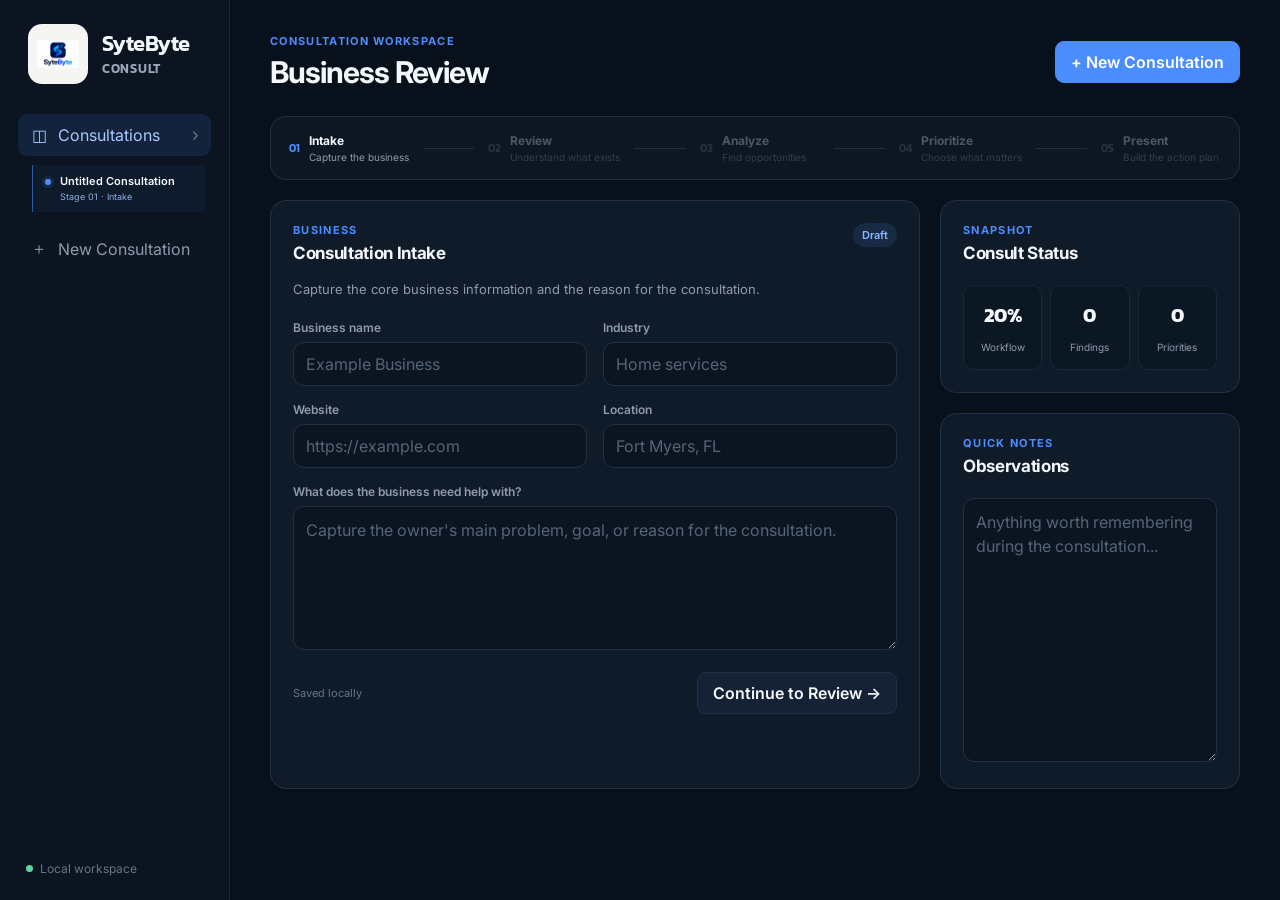
==== consult/index.html @ 3230e0cd "Build SyteByte Consult MVP workflow" ====
<!DOCTYPE html>
<html lang="en">
<head>
  <meta charset="UTF-8" />
  <meta name="viewport" content="width=device-width, initial-scale=1.0" />
  <title>SyteByte - Consult</title>
  <link rel="preconnect" href="https://fonts.googleapis.com">
  <link rel="preconnect" href="https://fonts.gstatic.com" crossorigin>
  <link href="https://fonts.googleapis.com/css2?family=Inter:wght@400;500;600;700&family=Kanit:wght@500;600;700&display=swap" rel="stylesheet">
  <link rel="stylesheet" href="css/styles.css" />
  <link rel="stylesheet" href="css/report-print.css" media="print" />
</head>
<body>

  <div class="app-shell">

    <aside class="sidebar">
      <div class="brand">
        <img class="brand-logo" src="assets/sytebyte-logo-wbg.png" alt="SyteByte" />

        <div class="brand-copy">
          <div class="brand-name">SyteByte</div>
          <div class="brand-product">Consult</div>
        </div>
      </div>

      <nav class="sidebar-nav">
        <button class="nav-item active nav-item-with-chevron" id="consultationsNavButton">
          <span class="nav-item-main">
            <span class="nav-icon">◫</span>
            Consultations
          </span>

          <span class="nav-chevron" aria-hidden="true">›</span>
        </button>

        <div id="consultationList" class="consultation-list"></div>

        <button class="nav-item" id="sidebarNewConsultationButton">
          <span class="nav-icon">＋</span>
          New Consultation
        </button>
      </nav>

      <div class="sidebar-footer">
        <span class="status-dot"></span>
        Local workspace
      </div>
    </aside>

    <main class="main-content">

      <header class="topbar">
        <div class="topbar-left">
          <div>
            <p class="eyebrow">CONSULTATION WORKSPACE</p>
            <h1>Business Review</h1>
          </div>

          <button
            class="mobile-consultations-button"
            id="mobileConsultationsButton"
            type="button"
            aria-label="Open consultations"
            aria-expanded="false"
          >
            <span class="mobile-menu-icon">☰</span>
            <span>Consultations</span>
          </button>
        </div>

        <button class="primary-button" id="newConsultationButton">
          + New Consultation
        </button>
      </header>

      <section class="workflow-card">
        <div class="workflow-step active">
          <span class="step-number">01</span>
          <div>
            <strong>Intake</strong>
            <span>Capture the business</span>
          </div>
        </div>

        <div class="workflow-line"></div>

        <div class="workflow-step">
          <span class="step-number">02</span>
          <div>
            <strong>Review</strong>
            <span>Understand what exists</span>
          </div>
        </div>

        <div class="workflow-line"></div>

        <div class="workflow-step">
          <span class="step-number">03</span>
          <div>
            <strong>Analyze</strong>
            <span>Find opportunities</span>
          </div>
        </div>

        <div class="workflow-line"></div>

        <div class="workflow-step">
          <span class="step-number">04</span>
          <div>
            <strong>Prioritize</strong>
            <span>Choose what matters</span>
          </div>
        </div>

        <div class="workflow-line"></div>

        <div class="workflow-step">
          <span class="step-number">05</span>
          <div>
            <strong>Present</strong>
            <span>Build the action plan</span>
          </div>
        </div>
      </section>

      <section class="workspace-grid">

        <div class="panel business-panel">
          <div id="stageContent"></div>
        </div>

        <div class="side-stack" id="consultSideStack">

          <div class="panel snapshot-panel">
            <div class="panel-header">
              <div>
                <p class="panel-label">SNAPSHOT</p>
                <h2>Consult Status</h2>
              </div>
            </div>

            <div class="metric-grid">
              <div class="metric">
                <strong id="completionMetric">20%</strong>
                <span>Workflow</span>
              </div>

              <div class="metric">
                <strong id="findingsMetric">0</strong>
                <span>Findings</span>
              </div>

              <div class="metric">
                <strong id="prioritiesMetric">0</strong>
                <span>Priorities</span>
              </div>
            </div>
          </div>

          <div class="panel notes-panel">
            <div class="panel-header">
              <div>
                <p class="panel-label">QUICK NOTES</p>
                <h2>Observations</h2>
              </div>
            </div>

            <textarea
              id="consultNotes"
              rows="10"
              placeholder="Anything worth remembering during the consultation..."
            ></textarea>
          </div>

        </div>

      </section>

    </main>
  </div>

  <button
    class="sidebar-overlay"
    id="sidebarOverlay"
    type="button"
    aria-label="Close consultations menu"
    hidden
  ></button>

  <input
    id="consultImportInput"
    type="file"
    accept="application/json,.json"
    hidden
  />

  <script src="js/app.js"></script>
</body>
</html>
---- consult/css/styles.css ----
:root {
  --bg: #08101b;
  --sidebar: #0b1420;
  --panel: #101b29;
  --panel-soft: #0d1724;
  --border: #203044;
  --border-soft: #182738;

  --text: #f4f7fb;
  --muted: #8f9bac;
  --subtle: #667487;

  --blue: #4b8dff;
  --blue-soft: rgba(75, 141, 255, 0.12);
  --green: #61d6a1;

  --radius-lg: 16px;
  --radius-md: 11px;
}

* {
  box-sizing: border-box;
}

body {
  margin: 0;
  min-height: 100vh;
  background: var(--bg);
  color: var(--text);
  font-family: "Inter", sans-serif;
}

button,
input,
textarea {
  font: inherit;
}

button {
  cursor: pointer;
}

.app-shell {
  min-height: 100vh;
  display: grid;
  grid-template-columns: 230px minmax(0, 1fr);
}

.sidebar {
  min-height: 100vh;
  border-right: 1px solid var(--border-soft);
  background: var(--sidebar);
  padding: 24px 18px;
  display: flex;
  flex-direction: column;
}

.brand {
  display: flex;
  align-items: center;
  gap: 12px;
  padding: 0 8px 28px;
}

.brand-mark {
  width: 38px;
  height: 38px;
  border-radius: 10px;
  display: grid;
  place-items: center;
  background: var(--blue);
  color: white;
  font-family: "Kanit", sans-serif;
  font-size: 20px;
  font-weight: 700;
}

.brand-copy {
  line-height: 1;
}

.brand-name {
  font-weight: 700;
  letter-spacing: -0.02em;
}

.brand-product {
  margin-top: 5px;
  color: var(--blue);
  font-family: "Kanit", sans-serif;
  font-size: 13px;
  font-weight: 600;
  letter-spacing: 0.06em;
  text-transform: uppercase;
}

.sidebar-nav {
  display: flex;
  flex-direction: column;
  gap: 6px;
}

.nav-item {
  border: 0;
  border-radius: 9px;
  background: transparent;
  color: var(--muted);
  padding: 11px 12px;
  text-align: left;
  display: flex;
  align-items: center;
  gap: 10px;
}

.nav-item:hover,
.nav-item.active {
  background: var(--blue-soft);
  color: var(--text);
}

.nav-item.active {
  color: #a9c8ff;
}

.nav-icon {
  width: 18px;
  text-align: center;
}

.sidebar-footer {
  margin-top: auto;
  color: var(--subtle);
  font-size: 12px;
  display: flex;
  align-items: center;
  gap: 7px;
  padding: 10px 8px 0;
}

.status-dot {
  width: 7px;
  height: 7px;
  border-radius: 50%;
  background: var(--green);
}

.main-content {
  width: 100%;
  max-width: 1500px;
  margin: 0 auto;
  padding: 34px 40px 50px;
}

.topbar {
  display: flex;
  align-items: center;
  justify-content: space-between;
  gap: 20px;
  margin-bottom: 26px;
}

.eyebrow,
.panel-label {
  margin: 0 0 6px;
  color: var(--blue);
  font-size: 11px;
  font-weight: 700;
  letter-spacing: 0.12em;
}

h1,
h2 {
  margin: 0;
}

h1 {
  font-size: 30px;
  letter-spacing: -0.035em;
}

h2 {
  font-size: 17px;
  letter-spacing: -0.02em;
}

.primary-button,
.secondary-button {
  border-radius: 9px;
  padding: 10px 15px;
  font-weight: 600;
}

.primary-button {
  border: 1px solid var(--blue);
  background: var(--blue);
  color: white;
}

.secondary-button {
  border: 1px solid var(--border);
  background: #152235;
  color: var(--text);
}

.primary-button:hover,
.secondary-button:hover {
  filter: brightness(1.08);
}

.workflow-card {
  display: flex;
  align-items: center;
  padding: 16px 18px;
  margin-bottom: 20px;
  border: 1px solid var(--border);
  border-radius: var(--radius-lg);
  background: var(--panel-soft);
}

.workflow-step {
  min-width: 120px;
  display: flex;
  align-items: center;
  gap: 9px;
  opacity: 0.45;
}

.workflow-step.active {
  opacity: 1;
}

.step-number {
  width: 30px;
  height: 30px;
  display: grid;
  place-items: center;
  border-radius: 8px;
  background: #142338;
  color: var(--muted);
  font-size: 10px;
  font-weight: 700;
}

.workflow-step.active .step-number {
  background: var(--blue-soft);
  color: var(--blue);
}

.workflow-step strong,
.workflow-step span {
  display: block;
}

.workflow-step strong {
  font-size: 12px;
}

.workflow-step div span {
  margin-top: 3px;
  color: var(--muted);
  font-size: 10px;
}

.workflow-line {
  flex: 1;
  height: 1px;
  margin: 0 14px;
  background: var(--border);
}

.workspace-grid {
  display: grid;
  grid-template-columns: minmax(0, 1.7fr) minmax(300px, 0.75fr);
  gap: 20px;
}

.side-stack {
  display: flex;
  flex-direction: column;
  gap: 20px;
}

.panel {
  border: 1px solid var(--border);
  border-radius: var(--radius-lg);
  background: var(--panel);
  padding: 22px;
}

.panel-header {
  display: flex;
  justify-content: space-between;
  align-items: flex-start;
  gap: 15px;
  margin-bottom: 22px;
}

.status-badge {
  padding: 5px 9px;
  border-radius: 999px;
  background: var(--blue-soft);
  color: #8cb8ff;
  font-size: 11px;
  font-weight: 600;
}

.form-grid {
  display: grid;
  grid-template-columns: repeat(2, minmax(0, 1fr));
  gap: 16px;
  margin-bottom: 16px;
}

.field {
  display: flex;
  flex-direction: column;
  gap: 7px;
}

.field > span {
  color: var(--muted);
  font-size: 12px;
  font-weight: 600;
}

input,
textarea {
  width: 100%;
  border: 1px solid var(--border);
  border-radius: var(--radius-md);
  outline: 0;
  background: #0b1522;
  color: var(--text);
  padding: 11px 12px;
}

textarea {
  resize: vertical;
  line-height: 1.5;
}

input:focus,
textarea:focus {
  border-color: var(--blue);
  box-shadow: 0 0 0 3px var(--blue-soft);
}

input::placeholder,
textarea::placeholder {
  color: #566477;
}

.panel-actions {
  margin-top: 22px;
  display: flex;
  align-items: center;
  justify-content: space-between;
  gap: 15px;
}

.save-status {
  color: var(--subtle);
  font-size: 11px;
}

.metric-grid {
  display: grid;
  grid-template-columns: repeat(3, 1fr);
  gap: 8px;
}

.metric {
  padding: 14px 10px;
  border: 1px solid var(--border-soft);
  border-radius: 10px;
  background: #0c1724;
  text-align: center;
}

.metric strong {
  display: block;
  margin-bottom: 5px;
  font-family: "Kanit", sans-serif;
  font-size: 20px;
}

.metric span {
  color: var(--muted);
  font-size: 10px;
}

.notes-panel textarea {
  min-height: 205px;
}

/* =========================================================
   SYTEBYTE BRAND LOGO
   ========================================================= */

.brand-logo {
  width: 42px;
  height: 42px;
  display: block;
  object-fit: contain;
  flex: 0 0 42px;
}

/* =========================================================
   MATCH SYTEBYTE BUILD BRAND TREATMENT
   ========================================================= */

.brand {
  display: flex;
  align-items: center;
  gap: 14px;
  padding: 0 10px 30px;
}

.brand-logo {
  width: 60px;
  height: 60px;
  flex: 0 0 60px;
  display: block;
  object-fit: contain;
  border-radius: 13px;
}

.brand-copy {
  line-height: 1;
}

.brand-name {
  font-family: "Kanit", sans-serif;
  font-size: 22px;
  font-weight: 600;
  letter-spacing: -0.025em;
  color: var(--text);
}

.brand-product {
  margin-top: 7px;
  font-family: "Kanit", sans-serif;
  font-size: 13px;
  font-weight: 600;
  line-height: 1;
  letter-spacing: 0.055em;
  text-transform: uppercase;
  color: #9ba7b8;
}

/* Responsive header version */
@media (max-width: 900px) {
  .brand {
    gap: 12px;
    padding: 0;
  }

  .brand-logo {
    width: 58px;
    height: 58px;
    flex-basis: 58px;
  }

  .brand-name {
    font-size: 21px;
  }

  .brand-product {
    margin-top: 6px;
    font-size: 12px;
  }
}

/* =========================================================
   LOGO TILE — MATCH BUILD
   ========================================================= */

.brand-logo {
  width: 60px;
  height: 60px;
  flex: 0 0 60px;
  display: block;

  padding: 8px;
  object-fit: contain;

  background: #f5f5f3;
  border-radius: 14px;
  border: 1px solid rgba(255, 255, 255, 0.08);
}

@media (max-width: 900px) {
  .brand-logo {
    width: 58px;
    height: 58px;
    flex-basis: 58px;
    padding: 8px;
    border-radius: 13px;
  }
}

/* =========================================================
   REVIEW STAGE
   ========================================================= */

.stage-intro {
  margin: -5px 0 20px;
  color: var(--muted);
  font-size: 13px;
  line-height: 1.5;
}

.review-list {
  display: flex;
  flex-direction: column;
  gap: 10px;
}

.review-item {
  display: grid;
  grid-template-columns: minmax(180px, 0.7fr) minmax(0, 1.3fr);
  gap: 18px;
  align-items: center;

  padding: 15px;
  border: 1px solid var(--border-soft);
  border-radius: 11px;
  background: #0c1724;
}

.review-copy strong {
  display: block;
  margin-bottom: 5px;
  font-size: 13px;
}

.review-copy span {
  display: block;
  color: var(--muted);
  font-size: 11px;
  line-height: 1.4;
}

.review-controls {
  display: grid;
  grid-template-columns: 150px minmax(0, 1fr);
  gap: 10px;
}

select {
  width: 100%;
  border: 1px solid var(--border);
  border-radius: var(--radius-md);
  outline: 0;
  background: #0b1522;
  color: var(--text);
  padding: 11px 12px;
}

select:focus {
  border-color: var(--blue);
  box-shadow: 0 0 0 3px var(--blue-soft);
}

.stage-nav-actions {
  margin-top: 22px;
}

.stage-action-right {
  display: flex;
  align-items: center;
  gap: 14px;
}

.text-button {
  padding: 8px 0;
  border: 0;
  background: transparent;
  color: var(--muted);
  font-size: 12px;
  font-weight: 600;
}

.text-button:hover {
  color: var(--text);
}

/* Completed workflow stages */
.workflow-step.complete {
  opacity: 0.8;
}

.workflow-step.complete .step-number,
.workflow-step.complete strong {
  color: #9ebeff;
}

.workflow-step.complete .step-number::before {
  content: "✓";
  font-size: 10px;
}

.workflow-step.complete .step-number {
  font-size: 0;
}

@media (max-width: 760px) {
  .review-item {
    grid-template-columns: 1fr;
    gap: 12px;
  }

  .review-controls {
    grid-template-columns: 1fr;
  }

  .stage-nav-actions {
    flex-direction: column-reverse;
    align-items: stretch;
  }

  .stage-action-right {
    flex-direction: column;
    align-items: stretch;
  }

  .text-button {
    text-align: center;
  }
}

/* =========================================================
   ANALYZE STAGE
   ========================================================= */

.analyze-toolbar {
  display: flex;
  align-items: center;
  justify-content: space-between;
  gap: 16px;

  margin-bottom: 16px;
  padding: 13px 15px;

  border: 1px solid var(--border-soft);
  border-radius: 11px;

  background: #0c1724;
}

.analyze-summary {
  display: flex;
  align-items: baseline;
  gap: 7px;
}

.analyze-summary strong {
  font-family: "Kanit", sans-serif;
  font-size: 20px;
}

.analyze-summary span {
  color: var(--muted);
  font-size: 11px;
}

.compact-button {
  padding: 8px 11px;
  font-size: 11px;
}

.findings-list {
  display: flex;
  flex-direction: column;
  gap: 14px;
}

.finding-card {
  padding: 17px;

  border: 1px solid var(--border-soft);
  border-radius: 12px;

  background: #0c1724;
}

.finding-topline {
  display: flex;
  align-items: center;
  gap: 8px;

  margin-bottom: 14px;
}

.finding-number {
  color: var(--blue);
  font-family: "Kanit", sans-serif;
  font-size: 11px;
  font-weight: 600;
}

.finding-source {
  color: var(--subtle);
  font-size: 9px;
  font-weight: 700;
  letter-spacing: 0.1em;
}

.finding-remove {
  margin-left: auto;

  width: 26px;
  height: 26px;

  border: 1px solid transparent;
  border-radius: 7px;

  background: transparent;
  color: var(--subtle);

  font-size: 18px;
  line-height: 1;
}

.finding-remove:hover {
  border-color: var(--border);
  background: #101d2c;
  color: var(--text);
}

.finding-card > .field {
  margin-bottom: 13px;
}

.finding-grid {
  display: grid;
  grid-template-columns: repeat(2, minmax(0, 1fr));
  gap: 13px;
}

.empty-state {
  display: flex;
  flex-direction: column;
  align-items: center;

  padding: 40px 20px;

  border: 1px dashed var(--border);
  border-radius: 12px;

  text-align: center;
}

.empty-state strong {
  margin-bottom: 6px;
  font-size: 14px;
}

.empty-state span {
  max-width: 420px;

  color: var(--muted);
  font-size: 11px;
  line-height: 1.5;
}

@media (max-width: 760px) {
  .analyze-toolbar {
    align-items: stretch;
  }

  .finding-grid {
    grid-template-columns: 1fr;
  }
}

@media (max-width: 520px) {
  .analyze-toolbar {
    flex-direction: column;
  }

  .compact-button {
    width: 100%;
  }
}

/* =========================================================
   WORKFLOW NUMBERS — TEXT ONLY AT ALL SIZES
   ========================================================= */

.step-number {
  width: auto;
  height: auto;
  min-width: 0;
  flex: 0 0 auto;

  padding: 0;
  border: 0;
  border-radius: 0;

  background: transparent;
  color: var(--subtle);

  font-family: "Kanit", sans-serif;
  font-size: 11px;
  font-weight: 600;
  line-height: 1;
}

.workflow-step.active .step-number {
  background: transparent;
  border: 0;
  color: var(--blue);
}

.workflow-step.complete .step-number {
  color: #9ebeff;
}

/* =========================================================
   PRIORITIZE STAGE
   ========================================================= */

.priority-legend {
  display: grid;
  grid-template-columns: repeat(3, minmax(0, 1fr));
  gap: 10px;

  margin-bottom: 16px;
}

.priority-legend > div {
  padding: 12px 13px;

  border: 1px solid var(--border-soft);
  border-radius: 10px;

  background: #0c1724;
}

.priority-legend strong {
  display: block;

  margin-bottom: 4px;

  color: var(--text);
  font-size: 11px;
}

.priority-legend span {
  color: var(--muted);
  font-size: 10px;
  line-height: 1.4;
}

.priority-list {
  display: flex;
  flex-direction: column;
  gap: 12px;
}

.priority-card {
  padding: 16px;

  border: 1px solid var(--border-soft);
  border-radius: 12px;

  background: #0c1724;
}

.priority-main {
  display: grid;
  grid-template-columns: auto minmax(0, 1fr) auto;
  gap: 12px;
  align-items: start;

  margin-bottom: 15px;
}

.priority-order {
  color: var(--blue);

  font-family: "Kanit", sans-serif;
  font-size: 11px;
  font-weight: 600;
}

.priority-copy strong {
  display: block;

  margin-bottom: 5px;

  font-size: 13px;
}

.priority-copy span {
  display: block;

  color: var(--muted);

  font-size: 11px;
  line-height: 1.45;
}

.priority-score {
  display: flex;
  justify-content: flex-end;
}

.priority-badge {
  display: inline-flex;
  align-items: center;

  min-height: 25px;

  padding: 5px 9px;

  border-radius: 999px;

  background: var(--blue-soft);
  color: #9cc1ff;

  font-size: 10px;
  font-weight: 700;
}

.priority-controls {
  display: grid;
  grid-template-columns: 150px 150px minmax(170px, 1fr);
  gap: 10px;
  align-items: end;
}

.priority-toggle {
  min-height: 43px;

  display: flex;
  align-items: center;
  gap: 9px;

  padding: 0 12px;

  border: 1px solid var(--border);
  border-radius: var(--radius-md);

  background: #0b1522;

  color: var(--muted);

  font-size: 11px;
  font-weight: 600;
}

.priority-toggle input {
  width: 15px;
  height: 15px;

  margin: 0;

  accent-color: var(--blue);
}

@media (max-width: 900px) {
  .priority-controls {
    grid-template-columns: 1fr 1fr;
  }

  .priority-toggle {
    grid-column: 1 / -1;
  }
}

@media (max-width: 700px) {
  .priority-legend {
    grid-template-columns: 1fr;
  }

  .priority-controls {
    grid-template-columns: 1fr;
  }

  .priority-toggle {
    grid-column: auto;
  }
}

@media (max-width: 520px) {
  .priority-main {
    grid-template-columns: auto minmax(0, 1fr);
  }

  .priority-score {
    grid-column: 2;
    justify-content: flex-start;
  }
}

/* =========================================================
   ACTIVE CONSULTATION — SIDEBAR
   ========================================================= */

.active-consultation {
  position: relative;

  display: flex;
  align-items: flex-start;
  gap: 9px;

  margin: 3px 6px 9px 14px;
  padding: 9px 10px 9px 12px;

  border-left: 1px solid var(--border);

  color: var(--muted);
}

.active-consultation-dot {
  width: 6px;
  height: 6px;
  flex: 0 0 6px;

  margin-top: 5px;

  border-radius: 50%;

  background: var(--blue);
  box-shadow: 0 0 0 3px var(--blue-soft);
}

.active-consultation-copy {
  min-width: 0;
}

.active-consultation-copy strong {
  display: block;

  overflow: hidden;
  text-overflow: ellipsis;
  white-space: nowrap;

  color: #d8e1ee;

  font-size: 11px;
  font-weight: 600;
  line-height: 1.3;
}

.active-consultation-copy span {
  display: block;

  margin-top: 3px;

  color: var(--subtle);

  font-size: 9px;
  line-height: 1.3;
}

@media (max-width: 900px) {
  .active-consultation {
    display: none;
  }
}

/* =========================================================
   PRESENT STAGE
   ========================================================= */

.present-toolbar {
  display: flex;
  justify-content: space-between;
  align-items: center;
  gap: 16px;
  margin-bottom: 18px;
}

.present-toolbar-actions {
  display: flex;
  align-items: center;
  gap: 14px;
}

.present-sheet {
  display: flex;
  flex-direction: column;
  gap: 18px;
}

.present-header {
  display: flex;
  justify-content: space-between;
  gap: 24px;

  padding: 24px;

  border: 1px solid var(--border);
  border-radius: 14px;

  background: #0c1724;
}

.present-kicker {
  margin: 0 0 6px;

  color: var(--blue);

  font-family: "Kanit", sans-serif;
  font-size: 10px;
  font-weight: 600;
  letter-spacing: 0.12em;
}

.present-header h2 {
  font-size: 28px;
}

.present-subtitle {
  margin: 6px 0 0;
  color: var(--muted);
  font-size: 12px;
}

.present-business-meta {
  display: flex;
  flex-direction: column;
  align-items: flex-end;
  gap: 5px;

  color: var(--muted);
  font-size: 11px;
}

.present-section {
  padding: 20px;

  border: 1px solid var(--border);
  border-radius: 14px;

  background: #0c1724;
}

.present-section-heading {
  display: flex;
  gap: 11px;
  align-items: flex-start;

  margin-bottom: 16px;
}

.present-section-heading > span {
  color: var(--blue);

  font-family: "Kanit", sans-serif;
  font-size: 11px;
  font-weight: 600;
}

.present-section-heading h3 {
  margin: 0;
  font-size: 16px;
}

.present-copy-block {
  color: #d8e1ee;
  font-size: 13px;
  line-height: 1.65;
}

.present-snapshot-list,
.present-findings-list,
.present-priority-list {
  display: flex;
  flex-direction: column;
  gap: 10px;
}

.present-snapshot-item,
.present-finding {
  display: flex;
  justify-content: space-between;
  gap: 16px;
  align-items: flex-start;

  padding: 13px 14px;

  border: 1px solid var(--border-soft);
  border-radius: 10px;

  background: #091421;
}

.present-snapshot-item strong,
.present-finding strong {
  display: block;

  margin-bottom: 4px;

  font-size: 12px;
}

.present-snapshot-item div > span,
.present-finding div > span {
  display: block;

  color: var(--muted);

  font-size: 10px;
  line-height: 1.45;
}

.present-status {
  flex: 0 0 auto;

  color: #9cc1ff;

  font-size: 10px;
  font-weight: 700;
}

.present-index {
  flex: 0 0 auto;

  color: var(--blue);

  font-family: "Kanit", sans-serif;
  font-size: 10px;
  font-weight: 600;
}

.present-priority-card {
  padding: 15px;

  border: 1px solid var(--border-soft);
  border-radius: 11px;

  background: #091421;
}

.present-priority-top {
  display: grid;
  grid-template-columns: auto minmax(0, 1fr) auto;
  gap: 10px;
  align-items: center;

  margin-bottom: 13px;
}

.present-priority-top strong {
  font-size: 13px;
}

.present-priority-grid {
  display: grid;
  grid-template-columns: repeat(2, minmax(0, 1fr));
  gap: 18px;

  margin-left: 22px;
}

.present-label {
  display: block;

  margin-bottom: 5px;

  color: var(--subtle);

  font-size: 9px;
  font-weight: 700;
  letter-spacing: 0.08em;
  text-transform: uppercase;
}

.present-priority-grid p {
  margin: 0;

  color: var(--muted);

  font-size: 11px;
  line-height: 1.5;
}

.present-meta {
  display: flex;
  gap: 18px;

  margin: 13px 0 0 22px;
  padding-top: 11px;

  border-top: 1px solid var(--border-soft);

  color: var(--subtle);
  font-size: 10px;
}

.present-meta strong {
  color: #cdd8e6;
  text-transform: capitalize;
}

@media (max-width: 760px) {
  .present-toolbar {
    align-items: stretch;
    flex-direction: column;
  }

  .present-toolbar-actions {
    justify-content: space-between;
  }

  .present-header {
    flex-direction: column;
  }

  .present-business-meta {
    align-items: flex-start;
  }

  .present-priority-grid {
    grid-template-columns: 1fr;
  }
}

/* =========================================================
   MULTIPLE CONSULTATIONS
   ========================================================= */

.consultation-list {
  display: flex;
  flex-direction: column;
  gap: 3px;

  margin: 3px 6px 9px 14px;
}

.consultation-list-item {
  width: 100%;
  min-width: 0;

  display: flex;
  align-items: flex-start;
  gap: 9px;

  padding: 9px 10px 9px 12px;

  border: 0;
  border-left: 1px solid var(--border);
  border-radius: 0;

  background: transparent;

  text-align: left;
}

.consultation-list-item:hover {
  background: rgba(255, 255, 255, 0.025);
}

.consultation-list-item.active {
  border-left-color: rgba(75, 141, 255, 0.55);
}

.consultation-list-item:not(.active)
  .active-consultation-dot {
  background: var(--subtle);
  box-shadow: none;
}

.consultation-list-item:not(.active)
  .active-consultation-copy strong {
  color: var(--muted);
}

.consultation-list-item .active-consultation-copy {
  display: block;
  min-width: 0;
}

@media (max-width: 900px) {
  .consultation-list {
    display: none;
  }
}

/* =========================================================
   PRESENT FINDING ALIGNMENT
   ========================================================= */

.present-finding {
  justify-content: flex-start;
  align-items: flex-start;
}

.present-finding-copy {
  min-width: 0;
  flex: 1;
}

.present-finding-copy strong,
.present-finding-copy span {
  text-align: left;
}

/* Native hidden attribute must win over layout rules */
[hidden] {
  display: none !important;
}

/* =========================================================
   CONSULTATION MANAGER
   ========================================================= */

.consultation-manager-list {
  display: flex;
  flex-direction: column;
  gap: 10px;
}

.consultation-manager-card {
  display: flex;
  align-items: center;
  justify-content: space-between;
  gap: 18px;

  padding: 15px 16px;

  border: 1px solid var(--border-soft);
  border-radius: 11px;

  background: #0c1724;
}

.consultation-manager-main {
  min-width: 0;
}

.consultation-manager-title strong {
  display: block;

  overflow: hidden;
  text-overflow: ellipsis;
  white-space: nowrap;

  margin-bottom: 4px;

  color: var(--text);
  font-size: 13px;
}

.consultation-manager-title span {
  color: #9ebeff;

  font-size: 10px;
  font-weight: 600;
}

.consultation-manager-meta {
  display: flex;
  flex-wrap: wrap;
  gap: 7px 14px;

  margin-top: 9px;

  color: var(--subtle);
  font-size: 10px;
}

.consultation-manager-actions {
  flex: 0 0 auto;

  display: flex;
  align-items: center;
  gap: 12px;
}

.danger-text-button {
  color: #d58686;
}

.danger-text-button:hover {
  color: #ffadad;
}

@media (max-width: 700px) {
  .consultation-manager-card {
    align-items: stretch;
    flex-direction: column;
  }

  .consultation-manager-actions {
    justify-content: flex-end;
  }
}

/* =========================================================
   CONSULTATION PORTABILITY
   ========================================================= */

.consultation-manager-header-actions {
  display: flex;
  align-items: center;
  gap: 10px;
}

.consultation-manager-actions {
  flex-wrap: wrap;
  justify-content: flex-end;
}

@media (max-width: 700px) {
  .consultation-manager-header-actions {
    align-items: flex-end;
    flex-direction: column;
  }

  .consultation-manager-actions {
    justify-content: flex-start;
  }
}

/* =========================================================
   ACTIVE CONSULTATION CLARITY
   ========================================================= */

.consultation-list-item.active {
  background: rgba(75, 141, 255, 0.055);
}

.consultation-list-item.active
  .active-consultation-copy strong {
  color: var(--text);
}

.consultation-list-item.active
  .active-consultation-copy span {
  color: #8faee0;
}

/* =========================================================
   ANALYZE ASSIST LAYER
   Works locally now, AI-ready later
   ========================================================= */

.field-heading-row {
  display: flex;
  align-items: center;
  justify-content: space-between;
  gap: 10px;
}

.field-heading-row > span {
  color: var(--muted);
  font-size: 12px;
  font-weight: 600;
}

.assist-button {
  padding: 3px 7px;

  border: 1px solid rgba(75, 141, 255, 0.25);
  border-radius: 7px;

  background: rgba(75, 141, 255, 0.06);
  color: #8fb7f8;

  font-size: 9px;
  font-weight: 700;
  line-height: 1.2;
}

.assist-button:hover {
  background: rgba(75, 141, 255, 0.11);
  color: #b9d2ff;
}

/* =========================================================
   ANALYZE ASSIST LABELS
   ========================================================= */

.assist-button {
  white-space: nowrap;
}

/* =========================================================
   WORKFLOW NAVIGATION
   ========================================================= */

.workflow-step {
  cursor: pointer;
}

.workflow-step:hover:not(.locked) {
  opacity: 1;
}

.workflow-step:focus-visible {
  outline: 2px solid rgba(75, 141, 255, 0.55);
  outline-offset: 5px;
  border-radius: 6px;
}

.workflow-step.locked {
  cursor: default;
  opacity: 0.28;
}

.workflow-step.locked:hover {
  opacity: 0.28;
}

/* =========================================================
   ENTRY MODE FORK
   ========================================================= */

.mode-choice-grid {
  display: grid;
  grid-template-columns: repeat(2, minmax(0, 1fr));
  gap: 14px;
}

.mode-choice-card {
  min-height: 220px;

  display: flex;
  flex-direction: column;
  align-items: flex-start;

  padding: 22px;

  border: 1px solid var(--border);
  border-radius: 14px;

  background: #0c1724;
  color: var(--text);

  text-align: left;
}

.mode-choice-card:hover {
  border-color: rgba(75, 141, 255, 0.48);
  background: #0e1a29;
}

.mode-choice-kicker {
  margin-bottom: 12px;

  color: var(--blue);

  font-size: 9px;
  font-weight: 700;
  letter-spacing: 0.12em;
}

.mode-choice-card strong {
  margin-bottom: 9px;

  font-size: 17px;
  line-height: 1.25;
}

.mode-choice-card > span:not(.mode-choice-kicker):not(.mode-choice-action) {
  color: var(--muted);

  font-size: 12px;
  line-height: 1.55;
}

.mode-choice-action {
  margin-top: auto;
  padding-top: 22px;

  color: #9ebeff;

  font-size: 11px;
  font-weight: 700;
}

@media (max-width: 700px) {
  .mode-choice-grid {
    grid-template-columns: 1fr;
  }

  .mode-choice-card {
    min-height: 180px;
  }
}

/* =========================================================
   CONSULTATIONS NAV AFFORDANCE
   ========================================================= */

.nav-item-with-chevron {
  justify-content: space-between;
}

.nav-item-main {
  display: flex;
  align-items: center;
  gap: 10px;
}

.nav-chevron {
  color: var(--subtle);
  font-size: 18px;
  line-height: 1;
  transition: transform 0.18s ease, color 0.18s ease;
}

.nav-item-with-chevron:hover .nav-chevron {
  color: var(--text);
  transform: translateX(2px);
}

/* =========================================================
   MOBILE CONSULTATION DRAWER
   ========================================================= */

.topbar-left {
  display: flex;
  align-items: flex-start;
  gap: 14px;
}

.mobile-consultations-button {
  display: none;

  align-items: center;
  gap: 7px;

  padding: 8px 10px;

  border: 1px solid var(--border);
  border-radius: 9px;

  background: #0d1724;
  color: var(--muted);

  font-size: 11px;
  font-weight: 600;
}

.mobile-consultations-button:hover {
  color: var(--text);
  border-color: #2b4058;
}

.mobile-menu-icon {
  font-size: 14px;
  line-height: 1;
}

.sidebar-overlay {
  position: fixed;
  inset: 0;
  z-index: 80;

  border: 0;

  background: rgba(2, 8, 16, 0.58);
  backdrop-filter: blur(2px);
}

@media (max-width: 900px) {
  .mobile-consultations-button {
    display: inline-flex;
  }

  .sidebar {
    position: fixed;
    top: 0;
    left: 0;
    z-index: 90;

    width: min(320px, 86vw);
    height: 100vh;
    min-height: 100vh;

    padding: 22px 18px;

    border-right: 1px solid var(--border-soft);
    border-bottom: 0;

    transform: translateX(-102%);
    transition: transform 0.22s ease;

    box-shadow: 18px 0 45px rgba(0, 0, 0, 0.28);
  }

  .sidebar.drawer-open {
    transform: translateX(0);
  }

  .sidebar-nav,
  .sidebar-footer,
  .consultation-list {
    display: flex;
  }

  .consultation-list {
    flex-direction: column;
  }

  body.drawer-active {
    overflow: hidden;
  }
}

@media (max-width: 600px) {
  .topbar-left {
    flex-direction: column;
    gap: 10px;
  }

  .mobile-consultations-button {
    width: fit-content;
  }
}

/* =========================================================
   CANONICAL RESPONSIVE SYSTEM
   ========================================================= */

html,
body {
  max-width: 100%;
  overflow-x: hidden;
}

.app-shell,
.main-content,
.workspace-grid,
.panel,
.side-stack {
  min-width: 0;
}

/* Collapse workspace cards before mobile navigation */
@media (max-width: 1050px) {
  .workspace-grid {
    grid-template-columns: 1fr;
  }
}

/* Tablet / narrow desktop */
@media (max-width: 900px) {
  .app-shell {
    grid-template-columns: 1fr;
  }

  .main-content {
    width: 100%;
    max-width: 100%;
    padding: 24px 18px 40px;
  }

  .workspace-grid {
    grid-template-columns: 1fr;
  }

  .topbar {
    align-items: flex-start;
    margin-bottom: 20px;
  }

  .topbar-left {
    display: flex;
    flex-direction: column;
    align-items: flex-start;
    gap: 0;
    width: auto;
  }

  .mobile-consultations-button {
    margin-top: 12px;
  }

  .eyebrow {
    margin-bottom: 4px;
    font-size: 10px;
  }

  h1 {
    font-size: 28px;
  }

  .workflow-card {
    width: 100%;
    max-width: 100%;
    padding: 14px 16px;
    overflow: hidden;
  }

  .workflow-step {
    flex: 1 1 0;
    min-width: 0;
    gap: 6px;
    opacity: 0.55;
  }

  .workflow-step.active {
    opacity: 1;
  }

  .workflow-step strong {
    font-size: 11px;
    line-height: 1.1;
    white-space: nowrap;
  }

  .workflow-step div span {
    margin-top: 2px;
    max-width: none;
    font-size: 9px;
    line-height: 1.2;
  }

  .workflow-line {
    flex: 0 0 12px;
    width: 12px;
    min-width: 12px;
    margin: 0 6px;
  }
}

/* Narrow tablet */
@media (max-width: 780px) {
  .workflow-card {
    padding: 12px 14px;
  }

  .workflow-step strong {
    font-size: 10px;
  }

  .workflow-step div span {
    display: none;
  }

  .workflow-line {
    flex: 0 0 10px;
    width: 10px;
    min-width: 10px;
    margin: 0 5px;
  }
}

/* Phone */
@media (max-width: 600px) {
  .main-content {
    padding: 20px 14px 32px;
  }

  .topbar {
    align-items: flex-start;
    gap: 10px;
    margin-bottom: 18px;
  }

  .topbar h1 {
    font-size: 25px;
  }

  .primary-button {
    padding: 9px 11px;
    font-size: 12px;
    white-space: nowrap;
  }

  .mobile-consultations-button {
    width: fit-content;
    margin-top: 12px;
  }

  .workflow-card {
    padding: 12px;
  }

  .workflow-step {
    gap: 5px;
  }

  .step-number {
    font-size: 10px;
  }

  .workflow-step strong {
    font-size: 10px;
  }

  .workflow-line {
    flex: 0 0 8px;
    width: 8px;
    min-width: 8px;
    margin: 0 4px;
  }

  .form-grid {
    grid-template-columns: 1fr;
  }

  .panel {
    padding: 18px;
  }

  .panel-actions {
    flex-direction: column;
    align-items: stretch;
  }

  .panel-actions .secondary-button {
    width: 100%;
  }

  .metric-grid {
    gap: 6px;
  }

  .metric {
    padding: 12px 6px;
  }
}
---- consult/css/report-print.css ----
/* =========================================================
   SYTEBYTE CONSULT — REPORT PRINT
   Clean client-facing PDF output
   ========================================================= */

@page {
  size: letter;
  margin: 0.62in 0.68in 0.65in;
}

@media print {

  *,
  *::before,
  *::after {
    box-sizing: border-box;
    -webkit-print-color-adjust: exact;
    print-color-adjust: exact;
  }

  html,
  body {
    width: 100%;
    margin: 0 !important;
    padding: 0 !important;

    background: #ffffff !important;
    color: #172033 !important;

    font-family: "Inter", Arial, sans-serif;
  }

  /* -------------------------------------------------------
     REMOVE APP UI
     ------------------------------------------------------- */

  .sidebar,
  .topbar,
  .workflow-card,
  .side-stack,
  .present-toolbar,
  .no-print {
    display: none !important;
  }

  .app-shell,
  .main-content,
  .workspace-grid,
  .business-panel,
  #stageContent,
  .present-sheet {
    display: block !important;

    width: 100% !important;
    max-width: none !important;
    min-width: 0 !important;

    margin: 0 !important;
    padding: 0 !important;

    border: 0 !important;
    border-radius: 0 !important;

    background: transparent !important;
    box-shadow: none !important;
  }

  /* -------------------------------------------------------
     REPORT HEADER
     ------------------------------------------------------- */

  .present-header {
    display: flex !important;
    align-items: flex-start;
    justify-content: space-between;
    gap: 28px;

    margin: 0 0 28px !important;
    padding: 0 0 20px !important;

    border: 0 !important;
    border-bottom: 1px solid #d9dee7 !important;
    border-radius: 0 !important;

    background: transparent !important;
    box-shadow: none !important;
  }

  .present-kicker {
    margin: 0 0 6px !important;

    color: #2563eb !important;

    font-size: 9px !important;
    font-weight: 700 !important;
    letter-spacing: 0.14em !important;
  }

  .present-header h2 {
    margin: 0 !important;

    color: #111827 !important;

    font-size: 25px !important;
    line-height: 1.1 !important;
  }

  .present-subtitle {
    margin: 6px 0 0 !important;

    color: #667085 !important;

    font-size: 10px !important;
  }

  .present-business-meta {
    color: #667085 !important;

    font-size: 9px !important;
    line-height: 1.5 !important;
  }

  /* -------------------------------------------------------
     REPORT SECTIONS
     NO CARDS / NO CONTAINERS
     ------------------------------------------------------- */

  .present-section {
    margin: 0 0 26px !important;
    padding: 0 !important;

    border: 0 !important;
    border-radius: 0 !important;

    background: transparent !important;
    box-shadow: none !important;

    break-inside: auto;
  }

  .present-section-heading {
    display: flex !important;
    align-items: flex-start !important;
    gap: 8px !important;

    margin: 0 0 12px !important;
    padding: 0 0 7px !important;

    border-bottom: 1px solid #e5e9ef !important;
  }

  .present-section-heading > span {
    color: #2563eb !important;

    font-size: 9px !important;
    font-weight: 700 !important;
  }

  .panel-label {
    margin: 0 0 2px !important;

    color: #2563eb !important;

    font-size: 8px !important;
    font-weight: 700 !important;
    letter-spacing: 0.12em !important;
  }

  .present-section-heading h3 {
    margin: 0 !important;

    color: #172033 !important;

    font-size: 14px !important;
    line-height: 1.2 !important;
  }

  .present-copy-block {
    margin: 0 !important;
    padding: 0 !important;

    color: #344054 !important;

    font-size: 10.5px !important;
    line-height: 1.6 !important;
  }

  /* -------------------------------------------------------
     CURRENT STATE
     ------------------------------------------------------- */

  .present-snapshot-list {
    display: block !important;
  }

  .present-snapshot-item {
    display: flex !important;
    align-items: flex-start !important;
    justify-content: space-between !important;
    gap: 20px !important;

    margin: 0 !important;
    padding: 8px 0 !important;

    border: 0 !important;
    border-bottom: 1px solid #edf0f4 !important;
    border-radius: 0 !important;

    background: transparent !important;
    box-shadow: none !important;

    break-inside: avoid;
  }

  .present-snapshot-item:last-child {
    border-bottom: 0 !important;
  }

  .present-snapshot-item strong {
    margin: 0 0 2px !important;

    color: #172033 !important;

    font-size: 10px !important;
  }

  .present-snapshot-item div > span {
    color: #667085 !important;

    font-size: 9px !important;
    line-height: 1.45 !important;
  }

  .present-status {
    color: #2563eb !important;

    font-size: 8.5px !important;
    font-weight: 700 !important;

    white-space: nowrap;
  }

  /* -------------------------------------------------------
     KEY FINDINGS
     ------------------------------------------------------- */

  .present-findings-list {
    display: block !important;
  }

  .present-finding {
    display: grid !important;
    grid-template-columns: 24px minmax(0, 1fr) !important;
    gap: 0 !important;

    margin: 0 !important;
    padding: 9px 0 !important;

    border: 0 !important;
    border-bottom: 1px solid #edf0f4 !important;
    border-radius: 0 !important;

    background: transparent !important;
    box-shadow: none !important;

    break-inside: avoid;
  }

  .present-finding:last-child {
    border-bottom: 0 !important;
  }

  .present-index {
    color: #2563eb !important;

    font-size: 8.5px !important;
    font-weight: 700 !important;
  }

  .present-finding-copy strong {
    margin: 0 0 2px !important;

    color: #172033 !important;

    font-size: 10px !important;
  }

  .present-finding-copy span {
    color: #667085 !important;

    font-size: 9px !important;
    line-height: 1.45 !important;
  }

  /* -------------------------------------------------------
     ACTION PLAN
     ------------------------------------------------------- */

  .present-priority-list {
    display: block !important;
  }

  .present-priority-card {
    margin: 0 !important;
    padding: 12px 0 !important;

    border: 0 !important;
    border-bottom: 1px solid #dfe4eb !important;
    border-radius: 0 !important;

    background: transparent !important;
    box-shadow: none !important;

    break-inside: avoid;
  }

  .present-priority-card:last-child {
    border-bottom: 0 !important;
  }

  .present-priority-top {
    display: grid !important;
    grid-template-columns: 24px minmax(0, 1fr) auto !important;
    gap: 0 !important;

    margin: 0 0 9px !important;
  }

  .present-priority-top strong {
    color: #172033 !important;

    font-size: 10.5px !important;
  }

  .priority-badge {
    padding: 0 !important;

    border: 0 !important;
    border-radius: 0 !important;

    background: transparent !important;
    color: #2563eb !important;

    font-size: 8.5px !important;
    font-weight: 700 !important;
  }

  .present-priority-grid {
    display: grid !important;
    grid-template-columns: 1fr 1fr !important;
    gap: 26px !important;

    margin: 0 0 0 24px !important;
  }

  .present-label {
    margin: 0 0 3px !important;

    color: #8a94a3 !important;

    font-size: 7.5px !important;
    font-weight: 700 !important;
    letter-spacing: 0.08em !important;
  }

  .present-priority-grid p {
    margin: 0 !important;

    color: #475467 !important;

    font-size: 9px !important;
    line-height: 1.5 !important;
  }

  .present-meta {
    display: flex !important;
    gap: 18px !important;

    margin: 9px 0 0 24px !important;
    padding: 7px 0 0 !important;

    border: 0 !important;

    color: #7a8494 !important;

    font-size: 8px !important;
  }

  .present-meta strong {
    color: #344054 !important;
  }

  /* -------------------------------------------------------
     EMPTY STATES
     ------------------------------------------------------- */

  .empty-state {
    display: block !important;

    margin: 0 !important;
    padding: 8px 0 !important;

    border: 0 !important;
    border-radius: 0 !important;

    background: transparent !important;

    text-align: left !important;
  }

  .empty-state strong {
    color: #172033 !important;

    font-size: 9px !important;
  }

  .empty-state span {
    color: #667085 !important;

    font-size: 8.5px !important;
  }
}
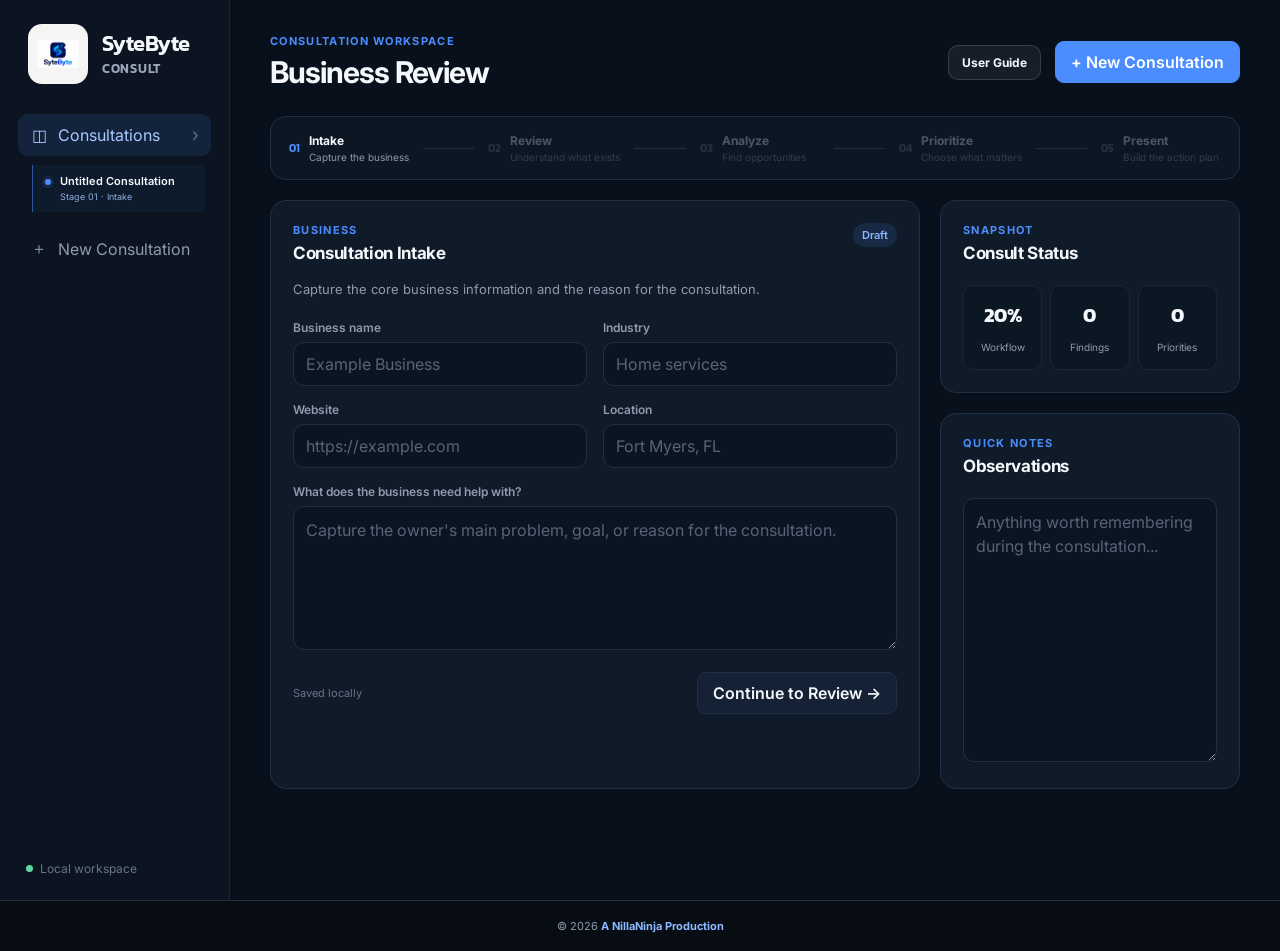
==== commit bd008b97: "Add Consult guide and responsive navigation polish" ====
--- a/consult/index.html
+++ b/consult/index.html
@@ -69,9 +69,19 @@
           </button>
         </div>
 
-        <button class="primary-button" id="newConsultationButton">
-          + New Consultation
-        </button>
+        <div class="app-header-actions">
+          <button
+            class="user-guide-button"
+            id="open-user-guide"
+            type="button"
+          >
+            User Guide
+          </button>
+
+          <button class="primary-button" id="newConsultationButton">
+            + New Consultation
+          </button>
+        </div>
       </header>
 
       <section class="workflow-card">
@@ -179,6 +189,418 @@
 
     </main>
   </div>
+
+
+  <div
+    id="user-guide-modal"
+    class="user-guide-modal no-print"
+    hidden
+  >
+    <div
+      class="user-guide-backdrop"
+      data-close-user-guide
+    ></div>
+
+    <section
+      class="user-guide-dialog"
+      role="dialog"
+      aria-modal="true"
+      aria-labelledby="user-guide-title"
+    >
+      <header class="user-guide-header">
+        <div>
+          <p class="eyebrow">SyteByte Help</p>
+          <h2 id="user-guide-title">Consult User Guide</h2>
+          <p>
+            Review a business, identify opportunities, prioritize action,
+            and create a clear client-ready report.
+          </p>
+        </div>
+
+        <button
+          class="user-guide-close"
+          type="button"
+          data-close-user-guide
+          aria-label="Close user guide"
+        >
+          ×
+        </button>
+      </header>
+
+      <div class="user-guide-content">
+
+        <div class="user-guide-nav-wrap">
+          <button
+            class="user-guide-nav-toggle"
+            id="userGuideNavToggle"
+            type="button"
+            aria-expanded="false"
+            aria-controls="userGuideNav"
+          >
+            <span>Guide Sections</span>
+            <span class="user-guide-nav-toggle-icon" aria-hidden="true">⌄</span>
+          </button>
+
+          <nav
+            class="user-guide-nav"
+            id="userGuideNav"
+            aria-label="Consult user guide sections"
+          >
+            <a href="#guide-start">Getting Started</a>
+          <a href="#guide-mode">Choose Your Mode</a>
+          <a href="#guide-intake">Intake</a>
+          <a href="#guide-review">Review</a>
+          <a href="#guide-analyze">Analyze</a>
+          <a href="#guide-prioritize">Prioritize</a>
+          <a href="#guide-present">Present</a>
+          <a href="#guide-consultations">Consultations</a>
+          <a href="#guide-portability">Import & Export</a>
+          <a href="#guide-workflow">Workflow</a>
+            <a href="#guide-troubleshooting">Troubleshooting</a>
+          </nav>
+        </div>
+
+        <div class="user-guide-body">
+
+          <section id="guide-start" class="guide-section">
+            <span class="guide-number">01</span>
+
+            <div>
+              <h3>Getting Started</h3>
+
+              <p>
+                SyteByte Consult helps turn business observations into a
+                practical action plan. The core workflow is
+                <strong>Intake → Review → Analyze → Prioritize → Present</strong>.
+              </p>
+
+              <p>
+                Each consultation is saved locally as you work. You can move
+                backward through completed stages without losing information,
+                and previously reached stages remain available from the
+                workflow bar.
+              </p>
+            </div>
+          </section>
+
+          <section id="guide-mode" class="guide-section">
+            <span class="guide-number">02</span>
+
+            <div>
+              <h3>Choose Your Mode</h3>
+
+              <p>
+                New consultations begin by asking how SyteByte Consult will
+                be used.
+              </p>
+
+              <h4>Business Owner</h4>
+
+              <p>
+                Choose <strong>Review my own business</strong> for a guided
+                experience with simpler prompts and self-assessment language.
+              </p>
+
+              <h4>Consultant</h4>
+
+              <p>
+                Choose <strong>Review a client business</strong> for the
+                professional consultation workspace with faster,
+                consultant-focused wording.
+              </p>
+
+              <p>
+                Both modes use the same underlying workflow and converge into
+                the same Analyze, Prioritize, and Present stages.
+              </p>
+            </div>
+          </section>
+
+          <section id="guide-intake" class="guide-section">
+            <span class="guide-number">03</span>
+
+            <div>
+              <h3>Intake</h3>
+
+              <p>
+                Capture the business name, industry, website, location, and
+                the main goal or reason for the consultation.
+              </p>
+
+              <p>
+                In Business Owner mode, the prompts are framed around what the
+                owner would like to improve. In Consultant mode, the same
+                information is captured as a professional intake.
+              </p>
+            </div>
+          </section>
+
+          <section id="guide-review" class="guide-section">
+            <span class="guide-number">04</span>
+
+            <div>
+              <h3>Review</h3>
+
+              <p>
+                Review the current state of the business across areas such as
+                Website, Google Presence, Lead Capture, Social Presence, and
+                Trust Signals.
+              </p>
+
+              <p>
+                Select the status that best describes each area and add a
+                quick observation when useful. Review is meant to record
+                <strong>what exists today</strong>, not diagnose the problem yet.
+              </p>
+
+              <p>
+                Items marked as needing work or missing are carried forward
+                into Analyze as draft findings.
+              </p>
+            </div>
+          </section>
+
+          <section id="guide-analyze" class="guide-section">
+            <span class="guide-number">05</span>
+
+            <div>
+              <h3>Analyze</h3>
+
+              <p>
+                Analyze turns observations into clear findings and
+                recommendations.
+              </p>
+
+              <p>
+                Each finding can include the original evidence, why the issue
+                matters to the business, and a recommended action.
+              </p>
+
+              <h4>Refine</h4>
+
+              <p>
+                Use <strong>Refine</strong> to improve the wording of a finding
+                title.
+              </p>
+
+              <h4>Draft Impact</h4>
+
+              <p>
+                Use <strong>Draft Impact</strong> to create a starting point for
+                explaining why the finding matters.
+              </p>
+
+              <h4>Draft Action</h4>
+
+              <p>
+                Use <strong>Draft Action</strong> to create a suggested next
+                step. Drafted text remains editable and should be reviewed
+                before presentation.
+              </p>
+
+              <p>
+                You can also use <strong>Add Finding</strong> to capture an
+                opportunity that did not originate in Review.
+              </p>
+            </div>
+          </section>
+
+          <section id="guide-prioritize" class="guide-section">
+            <span class="guide-number">06</span>
+
+            <div>
+              <h3>Prioritize</h3>
+
+              <p>
+                Prioritize helps decide what should be acted on first using
+                two simple measures: <strong>Impact</strong> and
+                <strong>Effort</strong>.
+              </p>
+
+              <p>
+                Higher-impact and lower-effort findings rise toward the top.
+                A high-impact, low-effort item is identified as a
+                <strong>Quick Win</strong>.
+              </p>
+
+              <p>
+                Check <strong>Add to action plan</strong> for the findings that
+                should appear in the final client report.
+              </p>
+            </div>
+          </section>
+
+          <section id="guide-present" class="guide-section">
+            <span class="guide-number">07</span>
+
+            <div>
+              <h3>Present</h3>
+
+              <p>
+                Present creates the client-facing Business Snapshot &
+                Recommended Action Plan from the information already entered
+                during the consultation.
+              </p>
+
+              <p>
+                The report includes the business goal, current-state snapshot,
+                key findings, and selected priorities.
+              </p>
+
+              <p>
+                Use <strong>Print / Save PDF</strong> to create a clean,
+                white-paper-style report. Internal Quick Notes and app
+                navigation are excluded from the printed document.
+              </p>
+            </div>
+          </section>
+
+          <section id="guide-consultations" class="guide-section">
+            <span class="guide-number">08</span>
+
+            <div>
+              <h3>Managing Consultations</h3>
+
+              <p>
+                Open <strong>Consultations</strong> to view saved consultation
+                workspaces.
+              </p>
+
+              <p>
+                Each saved consultation shows its current stage, number of
+                findings, priorities, and last-updated date.
+              </p>
+
+              <p>
+                Available actions include
+                <strong>Open, Duplicate, Export, Rename,</strong> and
+                <strong>Delete</strong>.
+              </p>
+
+              <p>
+                On smaller screens, use the Consultations button below
+                Business Review to open the slide-out consultation drawer.
+              </p>
+            </div>
+          </section>
+
+          <section id="guide-portability" class="guide-section">
+            <span class="guide-number">09</span>
+
+            <div>
+              <h3>Import & Export</h3>
+
+              <p>
+                Use <strong>Export</strong> to save a consultation as a SyteByte
+                Consult JSON file. This provides a portable backup of the
+                consultation data.
+              </p>
+
+              <p>
+                Use <strong>Import</strong> from the Consultations screen to
+                restore an exported consultation. Imported copies are labeled
+                <strong>(Imported)</strong> so they can be distinguished from
+                the original.
+              </p>
+
+              <p>
+                <strong>Duplicate</strong> creates a separate editable copy
+                without requiring an export/import cycle.
+              </p>
+            </div>
+          </section>
+
+          <section id="guide-workflow" class="guide-section">
+            <span class="guide-number">10</span>
+
+            <div>
+              <h3>Recommended Workflow</h3>
+
+              <ol>
+                <li>Choose Business Owner or Consultant mode.</li>
+                <li>Complete Intake.</li>
+                <li>Review the current state of the business.</li>
+                <li>Turn relevant observations into findings in Analyze.</li>
+                <li>Add business impact and recommended actions.</li>
+                <li>Prioritize findings by Impact and Effort.</li>
+                <li>Select the items that belong in the action plan.</li>
+                <li>Review the final report in Present.</li>
+                <li>Print or save the client report as a PDF.</li>
+                <li>Export the consultation if you want a portable backup.</li>
+              </ol>
+
+              <p>
+                Once a stage has been reached, its item in the workflow rail
+                becomes clickable so you can move backward or forward among
+                unlocked stages.
+              </p>
+            </div>
+          </section>
+
+          <section id="guide-troubleshooting" class="guide-section">
+            <span class="guide-number">11</span>
+
+            <div>
+              <h3>Quick Troubleshooting</h3>
+
+              <h4>My consultation disappeared after navigating.</h4>
+
+              <p>
+                Consultations save automatically in the browser. Open the
+                Consultations screen and select the saved workspace.
+              </p>
+
+              <h4>I need to move a consultation to another browser or device.</h4>
+
+              <p>
+                Export the consultation as JSON, then use
+                <strong>Import</strong> on the other installation.
+              </p>
+
+              <h4>I cannot reach a later workflow stage.</h4>
+
+              <p>
+                Future stages remain locked until they have been reached
+                through the normal workflow. Continue from the current stage
+                to unlock the next one.
+              </p>
+
+              <h4>The PDF looks different from the app.</h4>
+
+              <p>
+                That is intentional. The PDF uses a clean report layout and
+                removes dashboard containers, app navigation, Quick Notes,
+                and other internal controls.
+              </p>
+
+              <h4>Will a hard refresh delete my consultation?</h4>
+
+              <p>
+                A normal refresh does not clear saved consultation data.
+                Clearing browser site data or local storage can remove local
+                consultations, so export important consultations when you want
+                a portable backup.
+              </p>
+            </div>
+          </section>
+
+        </div>
+      </div>
+    </section>
+  </div>
+
+  <footer class="app-footer no-print">
+    <p>
+      © 2026
+      <a
+        href="https://thenillaninja.github.io/mark-portfolio-v2/"
+        target="_blank"
+        rel="noopener"
+      >
+        A NillaNinja Production
+      </a>
+    </p>
+  </footer>
 
   <button
     class="sidebar-overlay"
--- a/consult/css/styles.css
+++ b/consult/css/styles.css
@@ -2019,3 +2019,558 @@
   }
 }
 
+
+/* =========================================================
+   APP FOOTER — MATCH SYTEBYTE BUILD
+   ========================================================= */
+
+.app-footer {
+  padding: 18px 24px;
+
+  border-top: 1px solid var(--border);
+
+  background: rgba(9, 13, 20, 0.96);
+
+  text-align: center;
+}
+
+.app-footer p {
+  margin: 0;
+
+  color: var(--muted);
+
+  font-size: 11px;
+}
+
+.app-footer a {
+  color: #8bb8ff;
+
+  font-weight: 700;
+  text-decoration: none;
+}
+
+.app-footer a:hover {
+  text-decoration: underline;
+}
+
+/* =========================================================
+   USER GUIDE — MATCH SYTEBYTE BUILD
+   ========================================================= */
+
+.app-header-actions {
+  display: flex;
+  align-items: center;
+  gap: 14px;
+}
+
+.user-guide-button {
+  appearance: none;
+
+  border: 1px solid rgba(255, 255, 255, 0.14);
+  border-radius: 10px;
+
+  padding: 9px 13px;
+
+  background: rgba(255, 255, 255, 0.06);
+  color: #f5f8ff;
+
+  font: inherit;
+  font-size: 12px;
+  font-weight: 700;
+
+  cursor: pointer;
+
+  transition:
+    background 0.18s ease,
+    border-color 0.18s ease,
+    transform 0.18s ease;
+}
+
+.user-guide-button:hover {
+  background: rgba(255, 255, 255, 0.1);
+  border-color: rgba(255, 255, 255, 0.24);
+  transform: translateY(-1px);
+}
+
+.user-guide-modal[hidden] {
+  display: none;
+}
+
+.user-guide-modal {
+  position: fixed;
+  inset: 0;
+  z-index: 1000;
+
+  display: grid;
+  place-items: center;
+
+  padding: 24px;
+}
+
+.user-guide-backdrop {
+  position: absolute;
+  inset: 0;
+
+  background: rgba(3, 7, 13, 0.76);
+  backdrop-filter: blur(7px);
+}
+
+.user-guide-dialog {
+  position: relative;
+  z-index: 1;
+
+  width: min(1040px, 100%);
+  max-height: min(860px, calc(100vh - 48px));
+
+  display: flex;
+  flex-direction: column;
+
+  overflow: hidden;
+
+  border: 1px solid var(--border);
+  border-radius: 20px;
+
+  background: #111722;
+
+  box-shadow: 0 32px 90px rgba(0, 0, 0, 0.5);
+}
+
+.user-guide-header {
+  display: flex;
+  align-items: flex-start;
+  justify-content: space-between;
+  gap: 24px;
+
+  padding: 24px 26px;
+
+  border-bottom: 1px solid var(--border);
+
+  background:
+    linear-gradient(
+      135deg,
+      rgba(56, 189, 248, 0.08),
+      rgba(37, 99, 235, 0.04)
+    );
+}
+
+.user-guide-header h2 {
+  margin: 3px 0 6px;
+  font-size: 24px;
+}
+
+.user-guide-header p:last-child {
+  margin: 0;
+  color: var(--muted);
+}
+
+.user-guide-close {
+  width: 38px;
+  height: 38px;
+
+  flex: 0 0 auto;
+
+  display: grid;
+  place-items: center;
+
+  border: 1px solid var(--border);
+  border-radius: 10px;
+
+  background: rgba(255, 255, 255, 0.05);
+  color: #fff;
+
+  font-size: 24px;
+  line-height: 1;
+
+  cursor: pointer;
+}
+
+.user-guide-content {
+  min-height: 0;
+
+  display: grid;
+  grid-template-columns: 220px minmax(0, 1fr);
+}
+
+.user-guide-nav {
+  padding: 22px 14px;
+
+  overflow-y: auto;
+
+  border-right: 1px solid var(--border);
+
+  background: rgba(4, 8, 15, 0.24);
+}
+
+.user-guide-nav a {
+  display: block;
+
+  padding: 9px 11px;
+
+  border-radius: 8px;
+
+  color: var(--muted);
+  text-decoration: none;
+
+  font-size: 12px;
+  font-weight: 700;
+}
+
+.user-guide-nav a:hover {
+  background: rgba(255, 255, 255, 0.06);
+  color: #fff;
+}
+
+.user-guide-body {
+  overflow-y: auto;
+  scroll-behavior: smooth;
+
+  padding: 28px 30px 44px;
+}
+
+.guide-section {
+  display: grid;
+  grid-template-columns: 36px minmax(0, 1fr);
+  gap: 14px;
+
+  padding: 4px 0 30px;
+
+  scroll-margin-top: 20px;
+}
+
+.guide-section + .guide-section {
+  padding-top: 28px;
+
+  border-top: 1px solid rgba(255, 255, 255, 0.07);
+}
+
+.guide-number {
+  color: #38bdf8;
+
+  font-size: 11px;
+  font-weight: 800;
+  letter-spacing: 0.08em;
+}
+
+.guide-section h3 {
+  margin: -3px 0 10px;
+  font-size: 18px;
+}
+
+.guide-section h4 {
+  margin: 18px 0 5px;
+  font-size: 13px;
+}
+
+.guide-section p,
+.guide-section li {
+  color: var(--muted);
+
+  font-size: 13px;
+  line-height: 1.7;
+}
+
+.guide-section p {
+  margin: 0 0 10px;
+}
+
+.guide-section ol {
+  margin: 0;
+  padding-left: 20px;
+}
+
+body.user-guide-open {
+  overflow: hidden;
+}
+
+@media (max-width: 760px) {
+  .app-header-actions {
+    gap: 8px;
+    flex-wrap: wrap;
+    justify-content: flex-end;
+  }
+
+  .user-guide-button {
+    padding: 8px 10px;
+  }
+
+  .user-guide-modal {
+    padding: 12px;
+  }
+
+  .user-guide-dialog {
+    max-height: calc(100vh - 24px);
+    border-radius: 16px;
+  }
+
+  .user-guide-content {
+    display: block;
+  }
+
+  .user-guide-nav {
+    display: flex;
+    gap: 4px;
+
+    overflow-x: auto;
+
+    border-right: 0;
+    border-bottom: 1px solid var(--border);
+  }
+
+  .user-guide-nav a {
+    flex: 0 0 auto;
+  }
+
+  .user-guide-body {
+    padding: 22px 18px 36px;
+  }
+}
+
+@media (max-width: 520px) {
+  .app-header-actions {
+    width: 100%;
+    justify-content: flex-start;
+  }
+
+  .user-guide-header {
+    padding: 20px;
+  }
+
+  .user-guide-header h2 {
+    font-size: 21px;
+  }
+
+  .guide-section {
+    grid-template-columns: 28px minmax(0, 1fr);
+    gap: 10px;
+  }
+}
+
+/* =========================================================
+   USER GUIDE MOBILE SCROLL FIX
+   ========================================================= */
+
+@media (max-width: 760px) {
+  .user-guide-dialog {
+    max-height: calc(100vh - 24px);
+    overflow-y: auto;
+    overflow-x: hidden;
+    -webkit-overflow-scrolling: touch;
+  }
+
+  .user-guide-header {
+    position: sticky;
+    top: 0;
+    z-index: 3;
+  }
+
+  .user-guide-nav {
+    position: sticky;
+    top: 0;
+    z-index: 2;
+    background: #111722;
+  }
+
+  .user-guide-body {
+    overflow: visible;
+    min-height: auto;
+  }
+}
+
+/* =========================================================
+   USER GUIDE MOBILE — CLEAN SCROLL MODEL
+   Header + nav stay fixed, body scrolls
+   ========================================================= */
+
+@media (max-width: 760px) {
+  .user-guide-dialog {
+    height: calc(100vh - 24px);
+    max-height: calc(100vh - 24px);
+
+    display: flex;
+    flex-direction: column;
+
+    overflow: hidden;
+  }
+
+  .user-guide-header {
+    position: static;
+    flex: 0 0 auto;
+  }
+
+  .user-guide-content {
+    min-height: 0;
+    flex: 1 1 auto;
+
+    display: flex;
+    flex-direction: column;
+
+    overflow: hidden;
+  }
+
+  .user-guide-nav {
+    position: static;
+    flex: 0 0 auto;
+
+    display: flex;
+    gap: 4px;
+
+    overflow-x: auto;
+    overflow-y: hidden;
+
+    border-right: 0;
+    border-bottom: 1px solid var(--border);
+
+    background: rgba(4, 8, 15, 0.24);
+
+    scrollbar-width: none;
+    -webkit-overflow-scrolling: touch;
+  }
+
+  .user-guide-nav::-webkit-scrollbar {
+    display: none;
+  }
+
+  .user-guide-nav a {
+    flex: 0 0 auto;
+  }
+
+  .user-guide-body {
+    min-height: 0;
+    flex: 1 1 auto;
+
+    overflow-y: auto;
+    overflow-x: hidden;
+
+    padding: 22px 18px 36px;
+
+    -webkit-overflow-scrolling: touch;
+  }
+}
+
+/* =========================================================
+   USER GUIDE MOBILE NAV — NO HORIZONTAL BLEED
+   ========================================================= */
+
+@media (max-width: 760px) {
+  .user-guide-nav {
+    display: grid;
+    grid-template-columns: repeat(2, minmax(0, 1fr));
+    gap: 4px 6px;
+
+    width: 100%;
+
+    padding: 10px 12px;
+
+    overflow: visible;
+
+    border-right: 0;
+    border-bottom: 1px solid var(--border);
+  }
+
+  .user-guide-nav a {
+    min-width: 0;
+
+    padding: 7px 8px;
+
+    overflow: hidden;
+    text-overflow: ellipsis;
+    white-space: nowrap;
+
+    font-size: 10px;
+  }
+}
+
+@media (max-width: 420px) {
+  .user-guide-nav {
+    grid-template-columns: 1fr 1fr;
+    gap: 3px 5px;
+    padding: 8px 10px;
+  }
+
+  .user-guide-nav a {
+    padding: 6px 7px;
+    font-size: 9px;
+  }
+}
+
+/* =========================================================
+   USER GUIDE COLLAPSIBLE MOBILE NAV
+   ========================================================= */
+
+.user-guide-nav-toggle {
+  display: none;
+}
+
+@media (max-width: 760px) {
+  .user-guide-nav-wrap {
+    flex: 0 0 auto;
+
+    border-bottom: 1px solid var(--border);
+
+    background: rgba(4, 8, 15, 0.24);
+  }
+
+  .user-guide-nav-toggle {
+    width: 100%;
+
+    display: flex;
+    align-items: center;
+    justify-content: space-between;
+    gap: 12px;
+
+    padding: 11px 14px;
+
+    border: 0;
+
+    background: transparent;
+    color: var(--text);
+
+    font: inherit;
+    font-size: 11px;
+    font-weight: 700;
+
+    text-align: left;
+  }
+
+  .user-guide-nav-toggle-icon {
+    color: var(--muted);
+
+    font-size: 15px;
+    line-height: 1;
+
+    transition: transform 0.18s ease;
+  }
+
+  .user-guide-nav-toggle[aria-expanded="true"]
+    .user-guide-nav-toggle-icon {
+    transform: rotate(180deg);
+  }
+
+  .user-guide-nav {
+    display: none;
+
+    grid-template-columns: repeat(2, minmax(0, 1fr));
+    gap: 4px 6px;
+
+    width: 100%;
+
+    padding: 0 12px 10px;
+
+    border-bottom: 0;
+  }
+
+  .user-guide-nav-wrap.open .user-guide-nav {
+    display: grid;
+  }
+}
+
+@media (max-width: 420px) {
+  .user-guide-nav-toggle {
+    padding: 10px 12px;
+    font-size: 10px;
+  }
+
+  .user-guide-nav {
+    padding: 0 10px 9px;
+  }
+}
